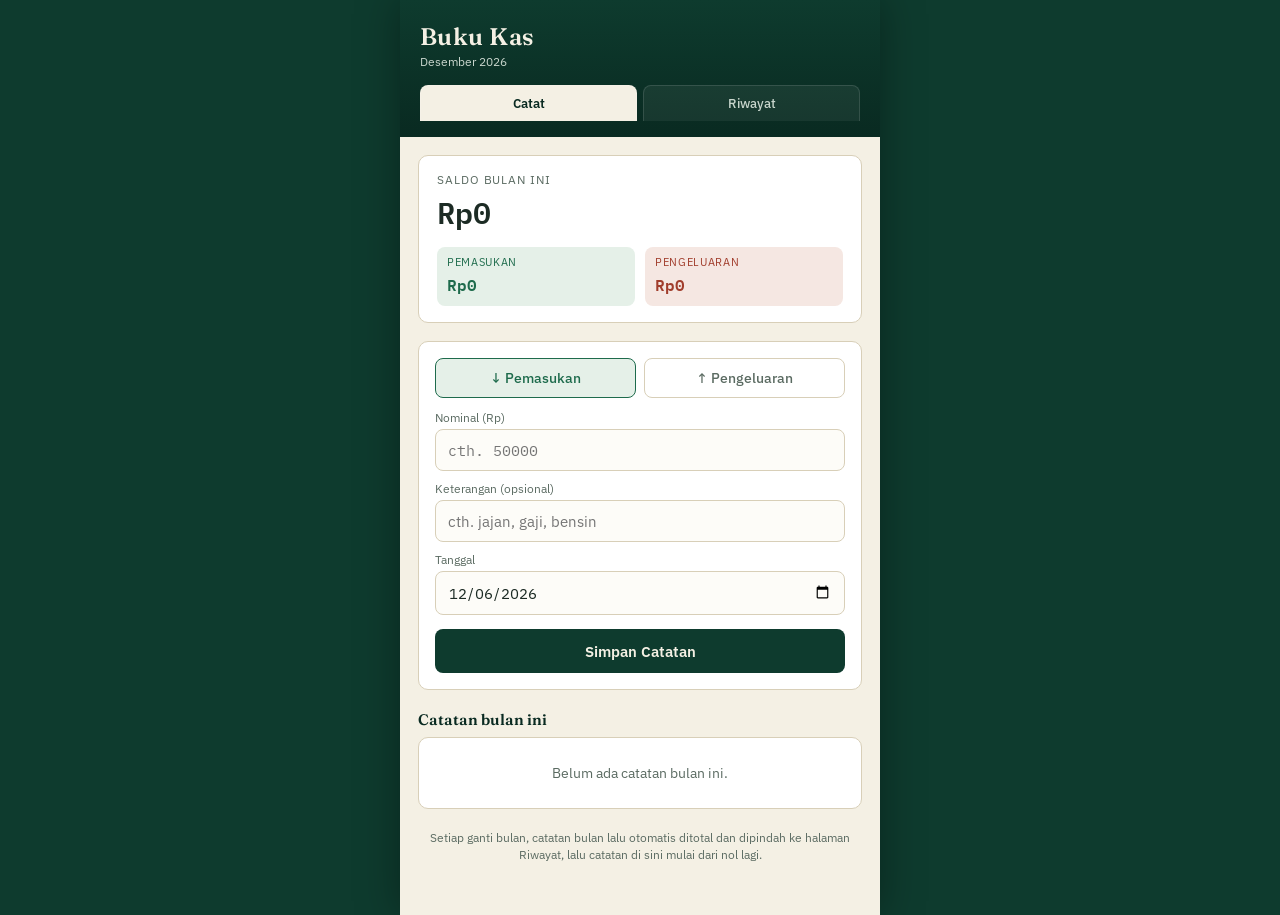
==== index.html @ 53cadff7 "Add files via upload" ====
<!DOCTYPE html>
<html lang="id">
<head>
<meta charset="UTF-8">
<meta name="viewport" content="width=device-width, initial-scale=1.0">
<title>Buku Kas — Catat</title>
<link rel="stylesheet" href="style.css">
</head>
<body>
<div class="buku">
  <div class="sampul">
    <h1>Buku Kas</h1>
    <p class="sub" id="labelBulanAktif">—</p>
    <nav class="tab-nav">
      <a href="index.html" class="aktif">Catat</a>
      <a href="riwayat.html">Riwayat</a>
    </nav>
  </div>

  <main>
    <div class="kartu-saldo">
      <p class="label">Saldo bulan ini</p>
      <p class="angka" id="saldoBulanIni">Rp0</p>
      <div class="ringkas-baris">
        <div class="ringkas-item masuk">
          <div class="l">Pemasukan</div>
          <div class="n" id="totalMasuk">Rp0</div>
        </div>
        <div class="ringkas-item keluar">
          <div class="l">Pengeluaran</div>
          <div class="n" id="totalKeluar">Rp0</div>
        </div>
      </div>
    </div>

    <form class="form-catat" id="formCatat">
      <div class="jenis-toggle">
        <button type="button" class="pilih-masuk aktif" data-jenis="masuk">↓ Pemasukan</button>
        <button type="button" class="pilih-keluar" data-jenis="keluar">↑ Pengeluaran</button>
      </div>

      <label for="inputNominal">Nominal (Rp)</label>
      <input type="number" id="inputNominal" inputmode="numeric" placeholder="cth. 50000" min="1" required>

      <label for="inputKeterangan">Keterangan (opsional)</label>
      <input type="text" id="inputKeterangan" placeholder="cth. jajan, gaji, bensin">

      <label for="inputTanggal">Tanggal</label>
      <input type="date" id="inputTanggal" required>

      <button type="submit" class="btn-simpan">Simpan Catatan</button>
    </form>

    <p class="judul-daftar">Catatan bulan ini</p>
    <div class="daftar" id="daftarTransaksi"></div>

    <p class="catatan-info">Setiap ganti bulan, catatan bulan lalu otomatis ditotal dan dipindah ke halaman Riwayat, lalu catatan di sini mulai dari nol lagi.</p>
  </main>
</div>

<script src="app.js"></script>
<script>
  cekPergantianBulan();

  let jenisDipilih = 'masuk';
  const $ = (id) => document.getElementById(id);

  $('inputTanggal').value = new Date().toISOString().slice(0, 10);

  document.querySelectorAll('.jenis-toggle button').forEach(btn => {
    btn.addEventListener('click', () => {
      jenisDipilih = btn.dataset.jenis;
      document.querySelectorAll('.jenis-toggle button').forEach(b => b.classList.remove('aktif'));
      btn.classList.add('aktif');
    });
  });

  function render() {
    const bulanAktif = localStorage.getItem(KEY_BULAN_AKTIF);
    $('labelBulanAktif').textContent = bulanAktif ? labelBulan(bulanAktif) : '';

    const list = ambilArray(KEY_TRANSAKSI);
    const masuk = list.filter(t => t.jenis === 'masuk').reduce((a, t) => a + t.nominal, 0);
    const keluar = list.filter(t => t.jenis === 'keluar').reduce((a, t) => a + t.nominal, 0);

    $('totalMasuk').textContent = formatRupiah(masuk);
    $('totalKeluar').textContent = formatRupiah(keluar);
    $('saldoBulanIni').textContent = formatRupiah(masuk - keluar);

    const wadah = $('daftarTransaksi');
    if (list.length === 0) {
      wadah.innerHTML = '<div class="kosong">Belum ada catatan bulan ini.</div>';
      return;
    }

    wadah.innerHTML = list.map(t => `
      <div class="baris">
        <div class="tgl">${formatTanggalIndo(t.tanggal)}</div>
        <div class="ket">${t.keterangan ? t.keterangan : (t.jenis === 'masuk' ? 'Pemasukan' : 'Pengeluaran')}</div>
        <div class="nom ${t.jenis}">${t.jenis === 'masuk' ? '+' : '-'}${formatRupiah(t.nominal)}</div>
        <button class="hapus" data-id="${t.id}" title="Hapus catatan">✕</button>
      </div>
    `).join('');

    wadah.querySelectorAll('.hapus').forEach(btn => {
      btn.addEventListener('click', () => {
        hapusTransaksi(Number(btn.dataset.id));
        render();
      });
    });
  }

  $('formCatat').addEventListener('submit', (e) => {
    e.preventDefault();
    const nominal = $('inputNominal').value;
    const keterangan = $('inputKeterangan').value.trim();
    const tanggal = $('inputTanggal').value;
    if (!nominal || Number(nominal) <= 0) return;

    tambahTransaksi(jenisDipilih, nominal, keterangan, tanggal);

    $('inputNominal').value = '';
    $('inputKeterangan').value = '';
    render();
  });

  render();
</script>
</body>
</html>
---- style.css ----
@import url('https://fonts.googleapis.com/css2?family=Fraunces:wght@500;600&family=IBM+Plex+Mono:wght@500;600&family=IBM+Plex+Sans:wght@400;500&display=swap');

:root {
  --sampul: #0E3B2E;
  --sampul-gelap: #092A21;
  --kertas: #F4F0E4;
  --garis: #D8CFB8;
  --tinta: #1C2B24;
  --tinta-pudar: #5B6B62;
  --emas: #B08A2E;
  --masuk: #1E6B4C;
  --keluar: #A13D2C;
  --masuk-bg: #E5F0E8;
  --keluar-bg: #F5E7E2;
  --radius: 10px;
}

* { box-sizing: border-box; }

body {
  margin: 0;
  font-family: 'IBM Plex Sans', system-ui, sans-serif;
  background: var(--sampul);
  color: var(--tinta);
  min-height: 100vh;
}

.buku {
  max-width: 480px;
  margin: 0 auto;
  min-height: 100vh;
  background: var(--kertas);
  box-shadow: 0 0 40px rgba(0,0,0,0.35);
  display: flex;
  flex-direction: column;
}

/* Sampul / header ala buku kas */
.sampul {
  background: linear-gradient(180deg, var(--sampul), var(--sampul-gelap));
  color: var(--kertas);
  padding: 22px 20px 16px;
  position: relative;
}

.sampul h1 {
  font-family: 'Fraunces', serif;
  font-weight: 600;
  font-size: 1.5rem;
  margin: 0 0 2px;
  letter-spacing: 0.02em;
}

.sampul .sub {
  font-size: 0.78rem;
  color: #C9D6CD;
  margin: 0;
}

/* Tab navigasi seperti pembatas halaman buku */
.tab-nav {
  display: flex;
  gap: 6px;
  margin-top: 16px;
}

.tab-nav a {
  flex: 1;
  text-align: center;
  padding: 9px 8px;
  border-radius: 8px 8px 0 0;
  font-size: 0.82rem;
  font-weight: 500;
  text-decoration: none;
  color: #C9D6CD;
  background: rgba(255,255,255,0.06);
  border: 1px solid rgba(255,255,255,0.12);
  border-bottom: none;
}

.tab-nav a.aktif {
  background: var(--kertas);
  color: var(--sampul-gelap);
  font-weight: 600;
}

main {
  flex: 1;
  padding: 18px 18px 40px;
}

/* Kartu saldo — seperti stempel total di buku kas */
.kartu-saldo {
  background: #fff;
  border: 1px solid var(--garis);
  border-radius: var(--radius);
  padding: 16px 18px;
  margin-bottom: 18px;
}

.kartu-saldo .label {
  font-size: 0.72rem;
  text-transform: uppercase;
  letter-spacing: 0.08em;
  color: var(--tinta-pudar);
  margin: 0 0 2px;
}

.kartu-saldo .angka {
  font-family: 'IBM Plex Mono', monospace;
  font-weight: 600;
  font-size: 1.9rem;
  margin: 0;
}

.ringkas-baris {
  display: flex;
  gap: 10px;
  margin-top: 12px;
}

.ringkas-item {
  flex: 1;
  border-radius: 8px;
  padding: 8px 10px;
}

.ringkas-item.masuk { background: var(--masuk-bg); }
.ringkas-item.keluar { background: var(--keluar-bg); }

.ringkas-item .l {
  font-size: 0.68rem;
  text-transform: uppercase;
  letter-spacing: 0.06em;
}
.ringkas-item.masuk .l { color: var(--masuk); }
.ringkas-item.keluar .l { color: var(--keluar); }

.ringkas-item .n {
  font-family: 'IBM Plex Mono', monospace;
  font-weight: 600;
  font-size: 1rem;
  margin-top: 2px;
}
.ringkas-item.masuk .n { color: var(--masuk); }
.ringkas-item.keluar .n { color: var(--keluar); }

/* Form input */
.form-catat {
  background: #fff;
  border: 1px solid var(--garis);
  border-radius: var(--radius);
  padding: 16px;
  margin-bottom: 20px;
}

.jenis-toggle {
  display: flex;
  gap: 8px;
  margin-bottom: 12px;
}

.jenis-toggle button {
  flex: 1;
  padding: 10px;
  border-radius: 8px;
  border: 1.5px solid var(--garis);
  background: #fff;
  font-family: inherit;
  font-weight: 500;
  font-size: 0.88rem;
  cursor: pointer;
  color: var(--tinta-pudar);
}

.jenis-toggle button.pilih-masuk.aktif {
  background: var(--masuk-bg);
  border-color: var(--masuk);
  color: var(--masuk);
}
.jenis-toggle button.pilih-keluar.aktif {
  background: var(--keluar-bg);
  border-color: var(--keluar);
  color: var(--keluar);
}

label {
  display: block;
  font-size: 0.75rem;
  color: var(--tinta-pudar);
  margin: 10px 0 4px;
}

input[type="text"], input[type="number"], input[type="date"] {
  width: 100%;
  padding: 10px 12px;
  border: 1.5px solid var(--garis);
  border-radius: 8px;
  font-family: 'IBM Plex Sans', sans-serif;
  font-size: 0.95rem;
  background: #FDFCF8;
  color: var(--tinta);
}

input[type="number"] {
  font-family: 'IBM Plex Mono', monospace;
}

input:focus {
  outline: 2px solid var(--emas);
  outline-offset: 1px;
}

.btn-simpan {
  width: 100%;
  margin-top: 14px;
  padding: 12px;
  border: none;
  border-radius: 8px;
  background: var(--sampul);
  color: var(--kertas);
  font-family: inherit;
  font-weight: 600;
  font-size: 0.95rem;
  cursor: pointer;
}
.btn-simpan:active { background: var(--sampul-gelap); }

/* Daftar transaksi ala baris buku kas bergaris */
.judul-daftar {
  font-family: 'Fraunces', serif;
  font-size: 0.95rem;
  font-weight: 600;
  margin: 0 0 8px;
  color: var(--sampul-gelap);
}

.daftar {
  background: #fff;
  border: 1px solid var(--garis);
  border-radius: var(--radius);
  overflow: hidden;
}

.baris {
  display: flex;
  align-items: center;
  gap: 10px;
  padding: 11px 14px;
  border-bottom: 1px solid var(--garis);
}
.baris:last-child { border-bottom: none; }

.baris .tgl {
  font-size: 0.68rem;
  color: var(--tinta-pudar);
  width: 64px;
  flex-shrink: 0;
  line-height: 1.2;
}

.baris .ket {
  flex: 1;
  font-size: 0.88rem;
  min-width: 0;
  overflow-wrap: break-word;
}

.baris .nom {
  font-family: 'IBM Plex Mono', monospace;
  font-weight: 600;
  font-size: 0.9rem;
  white-space: nowrap;
}
.baris .nom.masuk { color: var(--masuk); }
.baris .nom.keluar { color: var(--keluar); }

.baris .hapus {
  border: none;
  background: none;
  color: #B0A98F;
  font-size: 1.1rem;
  cursor: pointer;
  padding: 2px 4px;
  line-height: 1;
}
.baris .hapus:hover { color: var(--keluar); }

.kosong {
  padding: 26px 14px;
  text-align: center;
  color: var(--tinta-pudar);
  font-size: 0.85rem;
}

/* Riwayat bulan */
.kartu-bulan {
  background: #fff;
  border: 1px solid var(--garis);
  border-radius: var(--radius);
  padding: 14px 16px;
  margin-bottom: 12px;
}

.kartu-bulan .nama-bulan {
  font-family: 'Fraunces', serif;
  font-weight: 600;
  font-size: 1.02rem;
  color: var(--sampul-gelap);
  margin: 0 0 8px;
}

.kartu-bulan .baris-ringkas {
  display: flex;
  justify-content: space-between;
  font-size: 0.85rem;
  padding: 3px 0;
}

.kartu-bulan .baris-ringkas .v {
  font-family: 'IBM Plex Mono', monospace;
  font-weight: 500;
}

.kartu-bulan .garis-total {
  border-top: 1px dashed var(--garis);
  margin-top: 6px;
  padding-top: 6px;
}

.kartu-bulan .saldo-positif { color: var(--masuk); }
.kartu-bulan .saldo-negatif { color: var(--keluar); }

.catatan-info {
  font-size: 0.72rem;
  color: var(--tinta-pudar);
  text-align: center;
  margin-top: 20px;
  line-height: 1.5;
}
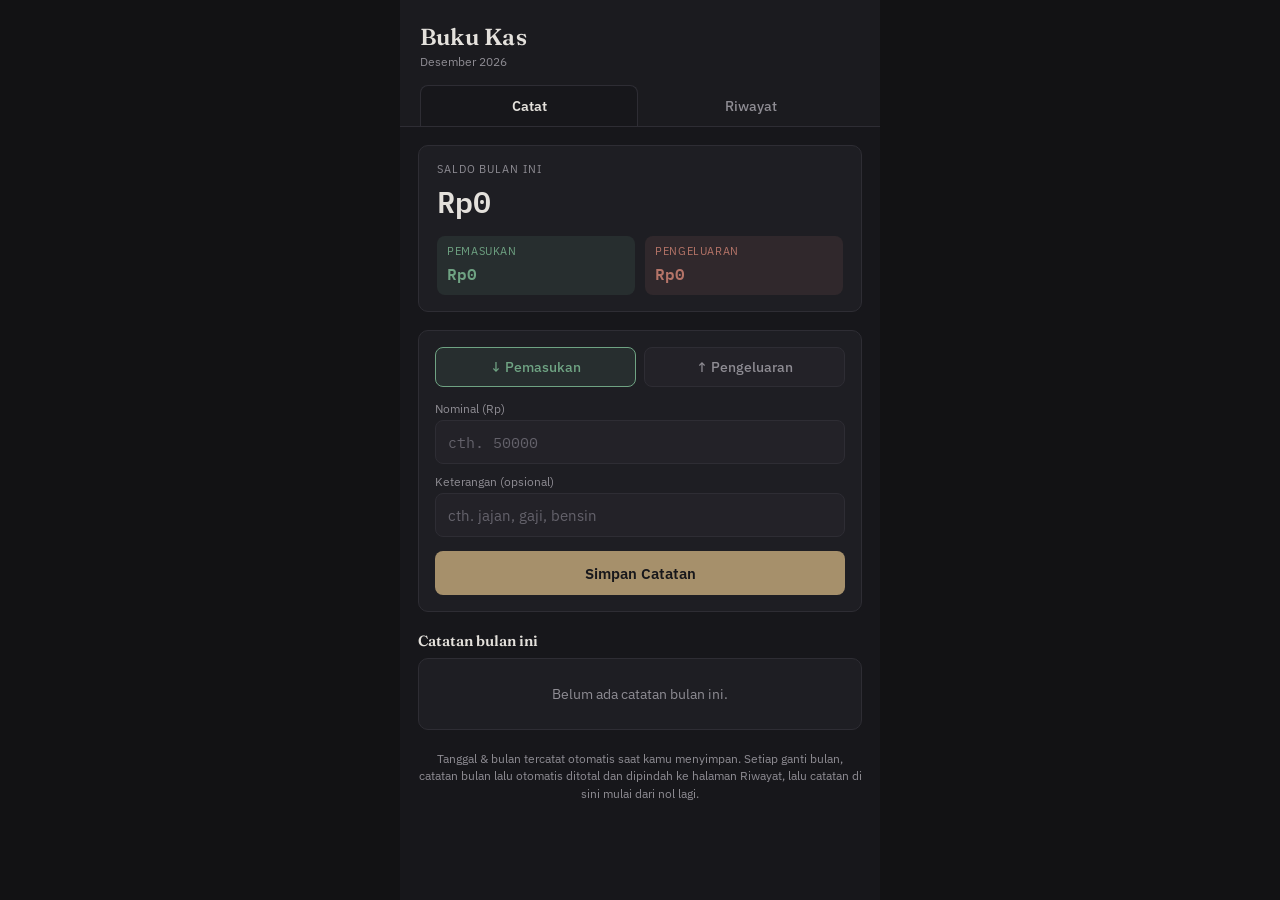
==== commit 07860631: "Add files via upload" ====
--- a/index.html
+++ b/index.html
@@ -45,16 +45,13 @@
       <label for="inputKeterangan">Keterangan (opsional)</label>
       <input type="text" id="inputKeterangan" placeholder="cth. jajan, gaji, bensin">
 
-      <label for="inputTanggal">Tanggal</label>
-      <input type="date" id="inputTanggal" required>
-
       <button type="submit" class="btn-simpan">Simpan Catatan</button>
     </form>
 
     <p class="judul-daftar">Catatan bulan ini</p>
     <div class="daftar" id="daftarTransaksi"></div>
 
-    <p class="catatan-info">Setiap ganti bulan, catatan bulan lalu otomatis ditotal dan dipindah ke halaman Riwayat, lalu catatan di sini mulai dari nol lagi.</p>
+    <p class="catatan-info">Tanggal & bulan tercatat otomatis saat kamu menyimpan. Setiap ganti bulan, catatan bulan lalu otomatis ditotal dan dipindah ke halaman Riwayat, lalu catatan di sini mulai dari nol lagi.</p>
   </main>
 </div>
 
@@ -64,8 +61,6 @@
 
   let jenisDipilih = 'masuk';
   const $ = (id) => document.getElementById(id);
-
-  $('inputTanggal').value = new Date().toISOString().slice(0, 10);
 
   document.querySelectorAll('.jenis-toggle button').forEach(btn => {
     btn.addEventListener('click', () => {
@@ -79,21 +74,18 @@
     const bulanAktif = localStorage.getItem(KEY_BULAN_AKTIF);
     $('labelBulanAktif').textContent = bulanAktif ? labelBulan(bulanAktif) : '';
 
-    const list = ambilArray(KEY_TRANSAKSI);
-    const masuk = list.filter(t => t.jenis === 'masuk').reduce((a, t) => a + t.nominal, 0);
-    const keluar = list.filter(t => t.jenis === 'keluar').reduce((a, t) => a + t.nominal, 0);
-
-    $('totalMasuk').textContent = formatRupiah(masuk);
-    $('totalKeluar').textContent = formatRupiah(keluar);
-    $('saldoBulanIni').textContent = formatRupiah(masuk - keluar);
+    const r = ringkasBulanIni();
+    $('totalMasuk').textContent = formatRupiah(r.masuk);
+    $('totalKeluar').textContent = formatRupiah(r.keluar);
+    $('saldoBulanIni').textContent = formatRupiah(r.saldo);
 
     const wadah = $('daftarTransaksi');
-    if (list.length === 0) {
+    if (r.list.length === 0) {
       wadah.innerHTML = '<div class="kosong">Belum ada catatan bulan ini.</div>';
       return;
     }
 
-    wadah.innerHTML = list.map(t => `
+    wadah.innerHTML = r.list.map(t => `
       <div class="baris">
         <div class="tgl">${formatTanggalIndo(t.tanggal)}</div>
         <div class="ket">${t.keterangan ? t.keterangan : (t.jenis === 'masuk' ? 'Pemasukan' : 'Pengeluaran')}</div>
@@ -114,10 +106,9 @@
     e.preventDefault();
     const nominal = $('inputNominal').value;
     const keterangan = $('inputKeterangan').value.trim();
-    const tanggal = $('inputTanggal').value;
     if (!nominal || Number(nominal) <= 0) return;
 
-    tambahTransaksi(jenisDipilih, nominal, keterangan, tanggal);
+    tambahTransaksi(jenisDipilih, nominal, keterangan);
 
     $('inputNominal').value = '';
     $('inputKeterangan').value = '';
--- a/style.css
+++ b/style.css
@@ -1,17 +1,19 @@
 @import url('https://fonts.googleapis.com/css2?family=Fraunces:wght@500;600&family=IBM+Plex+Mono:wght@500;600&family=IBM+Plex+Sans:wght@400;500&display=swap');
 
 :root {
-  --sampul: #0E3B2E;
-  --sampul-gelap: #092A21;
-  --kertas: #F4F0E4;
-  --garis: #D8CFB8;
-  --tinta: #1C2B24;
-  --tinta-pudar: #5B6B62;
-  --emas: #B08A2E;
-  --masuk: #1E6B4C;
-  --keluar: #A13D2C;
-  --masuk-bg: #E5F0E8;
-  --keluar-bg: #F5E7E2;
+  --bg: #121214;
+  --sampul: #1B1B1F;
+  --kertas: #17171B;
+  --kartu: #1E1E23;
+  --input-bg: #232228;
+  --garis: #2E2D34;
+  --teks: #E4E1DC;
+  --teks-redup: #8E8C93;
+  --aksen: #A6906B;
+  --masuk: #6FA383;
+  --masuk-bg: rgba(111,163,131,0.12);
+  --keluar: #B57468;
+  --keluar-bg: rgba(181,116,104,0.12);
   --radius: 10px;
 }
 
@@ -20,8 +22,8 @@
 body {
   margin: 0;
   font-family: 'IBM Plex Sans', system-ui, sans-serif;
-  background: var(--sampul);
-  color: var(--tinta);
+  background: var(--bg);
+  color: var(--teks);
   min-height: 100vh;
 }
 
@@ -30,58 +32,57 @@
   margin: 0 auto;
   min-height: 100vh;
   background: var(--kertas);
-  box-shadow: 0 0 40px rgba(0,0,0,0.35);
   display: flex;
   flex-direction: column;
 }
 
-/* Sampul / header ala buku kas */
+/* Header */
 .sampul {
-  background: linear-gradient(180deg, var(--sampul), var(--sampul-gelap));
-  color: var(--kertas);
-  padding: 22px 20px 16px;
-  position: relative;
+  background: var(--sampul);
+  color: var(--teks);
+  padding: 22px 20px 0;
+  border-bottom: 1px solid var(--garis);
 }
 
 .sampul h1 {
   font-family: 'Fraunces', serif;
   font-weight: 600;
-  font-size: 1.5rem;
+  font-size: 1.45rem;
   margin: 0 0 2px;
-  letter-spacing: 0.02em;
+  letter-spacing: 0.01em;
 }
 
 .sampul .sub {
   font-size: 0.78rem;
-  color: #C9D6CD;
-  margin: 0;
-}
-
-/* Tab navigasi seperti pembatas halaman buku */
+  color: var(--teks-redup);
+  margin: 0 0 16px;
+}
+
+/* Tab navigasi */
 .tab-nav {
   display: flex;
-  gap: 6px;
-  margin-top: 16px;
+  gap: 4px;
 }
 
 .tab-nav a {
   flex: 1;
   text-align: center;
-  padding: 9px 8px;
+  padding: 11px 8px;
   border-radius: 8px 8px 0 0;
-  font-size: 0.82rem;
+  font-size: 0.85rem;
   font-weight: 500;
   text-decoration: none;
-  color: #C9D6CD;
-  background: rgba(255,255,255,0.06);
-  border: 1px solid rgba(255,255,255,0.12);
+  color: var(--teks-redup);
+  background: transparent;
+  border: 1px solid transparent;
   border-bottom: none;
 }
 
 .tab-nav a.aktif {
   background: var(--kertas);
-  color: var(--sampul-gelap);
-  font-weight: 600;
+  color: var(--teks);
+  font-weight: 600;
+  border-color: var(--garis);
 }
 
 main {
@@ -89,9 +90,9 @@
   padding: 18px 18px 40px;
 }
 
-/* Kartu saldo — seperti stempel total di buku kas */
+/* Kartu saldo */
 .kartu-saldo {
-  background: #fff;
+  background: var(--kartu);
   border: 1px solid var(--garis);
   border-radius: var(--radius);
   padding: 16px 18px;
@@ -99,18 +100,19 @@
 }
 
 .kartu-saldo .label {
-  font-size: 0.72rem;
+  font-size: 0.7rem;
   text-transform: uppercase;
   letter-spacing: 0.08em;
-  color: var(--tinta-pudar);
+  color: var(--teks-redup);
   margin: 0 0 2px;
 }
 
 .kartu-saldo .angka {
   font-family: 'IBM Plex Mono', monospace;
   font-weight: 600;
-  font-size: 1.9rem;
+  font-size: 1.85rem;
   margin: 0;
+  color: var(--teks);
 }
 
 .ringkas-baris {
@@ -129,7 +131,7 @@
 .ringkas-item.keluar { background: var(--keluar-bg); }
 
 .ringkas-item .l {
-  font-size: 0.68rem;
+  font-size: 0.66rem;
   text-transform: uppercase;
   letter-spacing: 0.06em;
 }
@@ -139,7 +141,7 @@
 .ringkas-item .n {
   font-family: 'IBM Plex Mono', monospace;
   font-weight: 600;
-  font-size: 1rem;
+  font-size: 0.98rem;
   margin-top: 2px;
 }
 .ringkas-item.masuk .n { color: var(--masuk); }
@@ -147,7 +149,7 @@
 
 /* Form input */
 .form-catat {
-  background: #fff;
+  background: var(--kartu);
   border: 1px solid var(--garis);
   border-radius: var(--radius);
   padding: 16px;
@@ -157,20 +159,20 @@
 .jenis-toggle {
   display: flex;
   gap: 8px;
-  margin-bottom: 12px;
+  margin-bottom: 14px;
 }
 
 .jenis-toggle button {
   flex: 1;
   padding: 10px;
   border-radius: 8px;
-  border: 1.5px solid var(--garis);
-  background: #fff;
+  border: 1px solid var(--garis);
+  background: var(--input-bg);
   font-family: inherit;
   font-weight: 500;
-  font-size: 0.88rem;
+  font-size: 0.87rem;
   cursor: pointer;
-  color: var(--tinta-pudar);
+  color: var(--teks-redup);
 }
 
 .jenis-toggle button.pilih-masuk.aktif {
@@ -186,29 +188,29 @@
 
 label {
   display: block;
-  font-size: 0.75rem;
-  color: var(--tinta-pudar);
+  font-size: 0.76rem;
+  color: var(--teks-redup);
   margin: 10px 0 4px;
 }
 
-input[type="text"], input[type="number"], input[type="date"] {
+input[type="text"], input[type="number"] {
   width: 100%;
-  padding: 10px 12px;
-  border: 1.5px solid var(--garis);
+  padding: 11px 12px;
+  border: 1px solid var(--garis);
   border-radius: 8px;
   font-family: 'IBM Plex Sans', sans-serif;
   font-size: 0.95rem;
-  background: #FDFCF8;
-  color: var(--tinta);
-}
-
-input[type="number"] {
-  font-family: 'IBM Plex Mono', monospace;
-}
+  background: var(--input-bg);
+  color: var(--teks);
+}
+
+input[type="number"] { font-family: 'IBM Plex Mono', monospace; }
+input::placeholder { color: #64626B; }
 
 input:focus {
-  outline: 2px solid var(--emas);
-  outline-offset: 1px;
+  outline: none;
+  border-color: var(--aksen);
+  box-shadow: 0 0 0 3px rgba(166,144,107,0.15);
 }
 
 .btn-simpan {
@@ -217,26 +219,26 @@
   padding: 12px;
   border: none;
   border-radius: 8px;
-  background: var(--sampul);
-  color: var(--kertas);
+  background: var(--aksen);
+  color: #17171B;
   font-family: inherit;
   font-weight: 600;
   font-size: 0.95rem;
   cursor: pointer;
 }
-.btn-simpan:active { background: var(--sampul-gelap); }
-
-/* Daftar transaksi ala baris buku kas bergaris */
+.btn-simpan:active { filter: brightness(0.92); }
+
+/* Daftar transaksi */
 .judul-daftar {
   font-family: 'Fraunces', serif;
-  font-size: 0.95rem;
+  font-size: 0.92rem;
   font-weight: 600;
   margin: 0 0 8px;
-  color: var(--sampul-gelap);
+  color: var(--teks);
 }
 
 .daftar {
-  background: #fff;
+  background: var(--kartu);
   border: 1px solid var(--garis);
   border-radius: var(--radius);
   overflow: hidden;
@@ -253,15 +255,15 @@
 
 .baris .tgl {
   font-size: 0.68rem;
-  color: var(--tinta-pudar);
-  width: 64px;
+  color: var(--teks-redup);
+  width: 66px;
   flex-shrink: 0;
-  line-height: 1.2;
+  line-height: 1.25;
 }
 
 .baris .ket {
   flex: 1;
-  font-size: 0.88rem;
+  font-size: 0.87rem;
   min-width: 0;
   overflow-wrap: break-word;
 }
@@ -278,7 +280,7 @@
 .baris .hapus {
   border: none;
   background: none;
-  color: #B0A98F;
+  color: #55535B;
   font-size: 1.1rem;
   cursor: pointer;
   padding: 2px 4px;
@@ -289,13 +291,13 @@
 .kosong {
   padding: 26px 14px;
   text-align: center;
-  color: var(--tinta-pudar);
+  color: var(--teks-redup);
   font-size: 0.85rem;
 }
 
 /* Riwayat bulan */
 .kartu-bulan {
-  background: #fff;
+  background: var(--kartu);
   border: 1px solid var(--garis);
   border-radius: var(--radius);
   padding: 14px 16px;
@@ -305,8 +307,8 @@
 .kartu-bulan .nama-bulan {
   font-family: 'Fraunces', serif;
   font-weight: 600;
-  font-size: 1.02rem;
-  color: var(--sampul-gelap);
+  font-size: 1rem;
+  color: var(--teks);
   margin: 0 0 8px;
 }
 
@@ -315,6 +317,7 @@
   justify-content: space-between;
   font-size: 0.85rem;
   padding: 3px 0;
+  color: var(--teks-redup);
 }
 
 .kartu-bulan .baris-ringkas .v {
@@ -326,6 +329,7 @@
   border-top: 1px dashed var(--garis);
   margin-top: 6px;
   padding-top: 6px;
+  color: var(--teks);
 }
 
 .kartu-bulan .saldo-positif { color: var(--masuk); }
@@ -333,7 +337,7 @@
 
 .catatan-info {
   font-size: 0.72rem;
-  color: var(--tinta-pudar);
+  color: var(--teks-redup);
   text-align: center;
   margin-top: 20px;
   line-height: 1.5;
